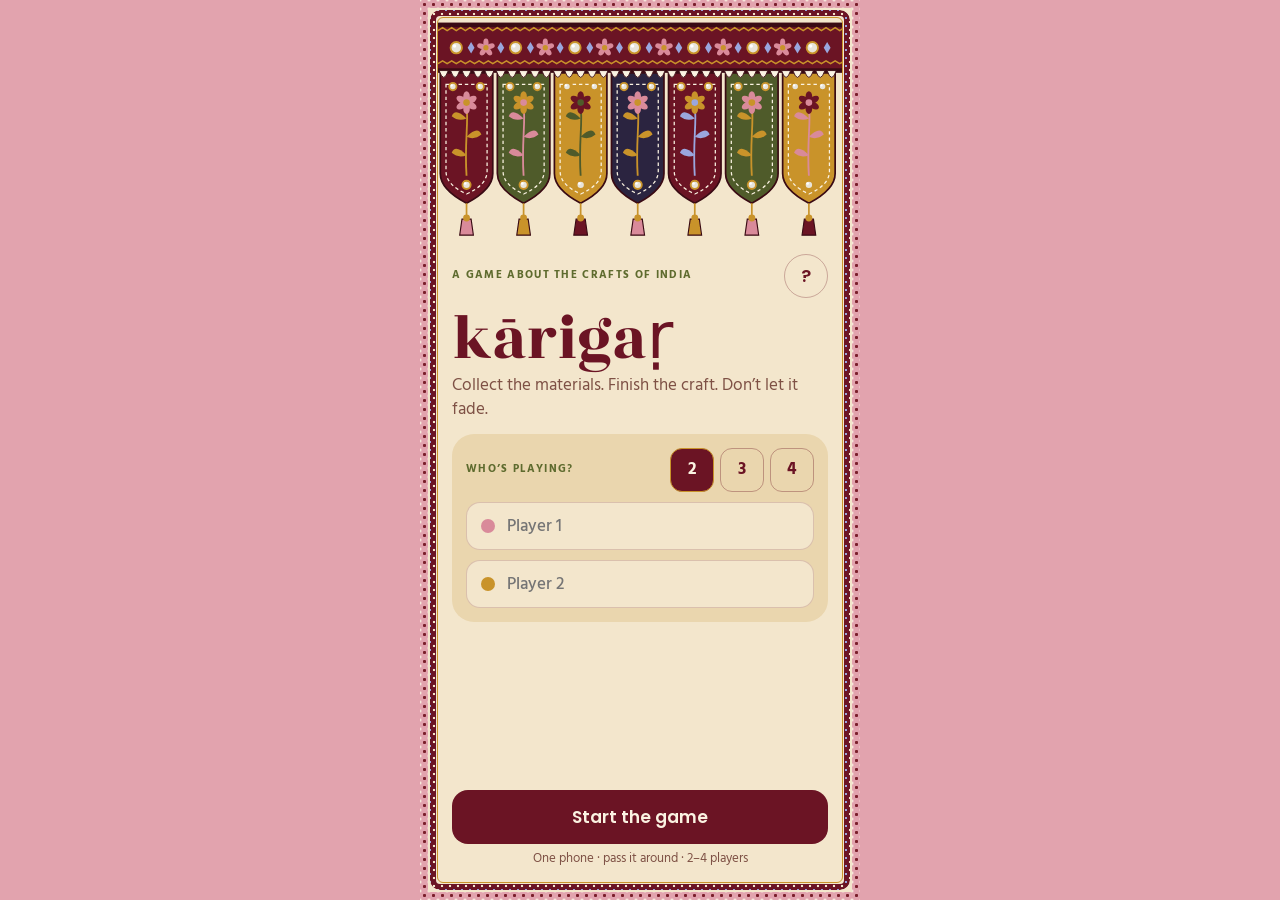
==== Kaarigar/index.html @ f13c3444 "Add Kaarigar: mobile pass-and-play prototype Playable phone-first version of the kārigaṛ craft game:" ====
<!DOCTYPE html>
<html lang="en">
<head>
<meta charset="utf-8">
<meta name="viewport" content="width=device-width,initial-scale=1,viewport-fit=cover">
<title>kārigaṛ</title>
<meta name="description" content="A pass-and-play card game about the crafts of India.">
<meta name="theme-color" content="#6B1424">
<link rel="icon" href="assets/toran-small.svg">
<link rel="preconnect" href="https://fonts.googleapis.com">
<link rel="stylesheet" href="https://fonts.googleapis.com/css2?family=Rozha+One&family=Poppins:ital,wght@0,500;0,600;0,700;1,500&family=Hind:wght@400;500;600;700&display=swap">
<link rel="stylesheet" href="styles.css">
</head>
<body>
<div id="shell"><div id="app"><div class="frame f1"></div><div class="frame f2"></div><div class="f3"></div><div id="view" class="screen"></div></div></div>
<script src="data.js"></script>
<script src="game.js"></script>
</body>
</html>
---- Kaarigar/styles.css ----
/* VOICE: warm, festive, hand-made; a craft fair game you play on one phone
   IDEA: a Mughal-painted ludo board and an embroidered toran
   PICTURE: the toran banner and hand-framed craft cards
   COLOUR+TYPE: beige paper, deep maroon ink, mustard, dusty pink, olive, lavender; Rozha One + Poppins + Hind
   LAYOUT: one phone column inside a floral frame; table on top, crafts in the middle, hand tray at the bottom */
:root{color-scheme:light;--bg:#F3E6CC;--deep:#EAD6AE;--cream:#FBF3E2;--ink:#6B1424;--muted:#7E5145;--olive:#5E6B2E;--mustard:#C9932A;--pink:#D98A9A;--lav:#9AA6DE;--dark:#1F1B18;
  --display:'Rozha One',Georgia,serif;--card:'Poppins',system-ui,sans-serif;--body:'Hind',system-ui,sans-serif}
*{box-sizing:border-box;min-width:0}
html,body{margin:0;height:100%;background:#E2A3AE}
body{color:var(--ink);font:16px/1.4 var(--body);overflow:hidden;-webkit-tap-highlight-color:transparent;user-select:none;-webkit-user-select:none}
button{font:inherit;color:inherit;cursor:pointer}
button:disabled{opacity:.45;cursor:not-allowed}
:focus-visible{outline:3px solid var(--mustard);outline-offset:2px}
h1,h2,h3,p{margin:0}
#shell{position:fixed;inset:0;display:flex;justify-content:center;background:#E2A3AE}
#app{position:relative;width:100%;max-width:440px;height:100%;background:var(--bg);overflow:hidden}
.frame{position:absolute;pointer-events:none;z-index:50;-webkit-mask:linear-gradient(#000 0 0) content-box,linear-gradient(#000 0 0);-webkit-mask-composite:xor;mask-composite:exclude}
.f1{inset:0;padding:8px;background-color:#E2A3AE;background-image:radial-gradient(#7A1F2B 1.3px,transparent 1.8px),radial-gradient(#FBF3E2 1.1px,transparent 1.6px);background-size:9px 9px;background-position:0 0,4.5px 4.5px}
.f2{inset:10px;padding:6px;border-radius:10px;background-color:#6B1424;background-image:radial-gradient(#F3E6CC 1.1px,transparent 1.6px),radial-gradient(#9AA6DE 1px,transparent 1.5px);background-size:8px 8px;background-position:0 0,4px 4px}
.f3{position:absolute;inset:17px;border:1.5px solid var(--mustard);border-radius:6px;pointer-events:none;z-index:50}
.screen{position:absolute;inset:18px;display:flex;flex-direction:column;overflow:hidden;border-radius:5px}
.toran img{display:block;width:100%;height:auto}
.pad{padding:0 14px}
.eyebrow{font-size:11px;font-weight:700;letter-spacing:.12em;text-transform:uppercase;color:var(--olive)}
.muted{color:var(--muted)}
.btn{min-height:54px;border-radius:16px;border:0;background:var(--ink);color:var(--cream);font:600 17px var(--card);padding:0 18px;display:flex;align-items:center;justify-content:center;gap:8px}
.btn.ghost{background:transparent;color:var(--ink);border:1.5px solid rgba(107,20,36,.4)}
.btn.wide{width:100%}
.iconbtn{width:44px;height:44px;border-radius:14px;border:1.5px solid rgba(107,20,36,.3);background:transparent;display:flex;align-items:center;justify-content:center;flex-shrink:0}
/* setup */
.setup{flex:1;display:flex;flex-direction:column;gap:12px;padding:12px 14px 14px;overflow-y:auto}
.logo{font:400 64px/0.95 var(--display);color:var(--ink)}
.panel{background:var(--deep);border-radius:22px;padding:14px;display:flex;flex-direction:column;gap:10px}
.seg{display:flex;gap:6px}
.seg button{width:44px;height:44px;border-radius:12px;border:1.5px solid rgba(107,20,36,.35);background:transparent;font-weight:700;font-size:17px}
.seg button[aria-pressed=true]{background:var(--ink);color:var(--cream);border-color:var(--mustard)}
.namefield{display:flex;align-items:center;gap:10px;height:48px;padding:0 14px;border-radius:14px;background:var(--bg);border:1.5px solid rgba(107,20,36,.18)}
.namefield input{flex:1;border:0;background:transparent;color:var(--ink);font:500 17px var(--body);outline:none;user-select:text;-webkit-user-select:text}
.dot{width:14px;height:14px;border-radius:50%;flex-shrink:0}
.rules{margin:0;padding-left:20px;display:flex;flex-direction:column;gap:6px;font-size:15px}
/* handoff */
.handoff{flex:1;display:flex;flex-direction:column;align-items:center;text-align:center;padding:10px 18px 16px;gap:6px;overflow-y:auto}
.avatar{border-radius:50%;display:flex;align-items:center;justify-content:center;font:700 15px var(--card);color:var(--dark);flex-shrink:0}
.recap{width:100%;text-align:left;background:rgba(107,20,36,.07);border-radius:18px;padding:12px 14px;display:flex;flex-direction:column;gap:6px;font-size:15px}
/* turn */
.turn{flex:1;display:flex;flex-direction:column;gap:8px;padding:8px 12px 0;overflow:hidden}
.top{display:flex;align-items:center;justify-content:space-between;gap:8px}
.opps{display:flex;gap:6px;overflow-x:auto;scrollbar-width:none}
.opp{flex:1 0 128px;display:flex;align-items:center;gap:8px;padding:5px 10px 5px 5px;border-radius:14px;background:rgba(107,20,36,.07);line-height:1.15}
.opp b{font-size:14px}.opp span{font-size:12px;color:var(--muted)}
.table{display:grid;grid-template-columns:repeat(4,minmax(0,1fr));gap:6px;padding:8px 4px;border-radius:18px;background:var(--deep)}
.slot{display:flex;flex-direction:column;align-items:center;gap:3px;border-radius:12px;padding:2px 0;font-size:11px;color:var(--muted)}
.back{width:58px;height:80px;border-radius:9px;touch-action:none;cursor:grab;display:flex;align-items:center;justify-content:center}
.back.craft{border:2px solid var(--mustard);background-color:var(--ink);background-image:radial-gradient(var(--mustard) 1.4px,transparent 1.8px);background-size:8px 8px;box-shadow:0 5px 0 #4A0E19}
.back.res{border:2px solid var(--olive);background-color:var(--olive);background-image:radial-gradient(var(--bg) 1.4px,transparent 1.8px);background-size:8px 8px;box-shadow:0 5px 0 #3A4420}
.back.res b{padding:1px 6px;border-radius:6px;background:var(--bg);color:var(--ink);font-size:14px}
.back.empty{border:2px dashed rgba(107,20,36,.3);box-shadow:none;background:transparent;cursor:default}
.bob{animation:bob 1.6s ease-in-out infinite}
@keyframes bob{0%,100%{transform:translateY(0)}50%{transform:translateY(-4px)}}
.rc{width:58px;height:80px;border-radius:9px;border:2px solid var(--c);background:var(--cream);overflow:hidden;display:flex;flex-direction:column;position:relative;touch-action:none;flex-shrink:0}
.rc i{display:block;height:44px;background:var(--c)}
.rc span{padding:3px 5px;font:600 11px/1.1 var(--card);color:var(--dark)}
.rc em{position:absolute;top:4px;right:4px;min-width:22px;height:22px;padding:0 5px;border-radius:999px;background:var(--ink);color:var(--cream);font:700 12px/22px var(--body);font-style:normal;text-align:center}
.rc.big{width:100px;height:140px;border-width:3px;cursor:grab;box-shadow:0 12px 26px rgba(74,16,28,.3)}
.rc.big i{height:82px}.rc.big span{font-size:15px;padding:7px 9px}
.rc.sel{outline:3px solid var(--mustard);outline-offset:3px}
.hint{text-align:center;font-size:14px;font-weight:600;color:var(--olive);min-height:20px}
.crafts{display:flex;flex-direction:column;gap:6px;border-radius:18px;padding:4px;margin:-4px}
.crow{display:flex;gap:10px;overflow-x:auto;scroll-snap-type:x mandatory;scrollbar-width:none;padding-bottom:4px}
.cc{width:150px;flex-shrink:0;scroll-snap-align:start;border-radius:16px;padding:7px;background-color:var(--ink);background-image:radial-gradient(var(--bg) 2px,transparent 2.5px);background-size:10px 10px;position:relative}
.cc .in{border-radius:10px;background:var(--panel);border:2px solid var(--dark);overflow:hidden;color:var(--dark);display:flex;flex-direction:column}
.cc .mot{display:flex;justify-content:center;gap:1px;padding:5px 3px 0}
.cc .mot svg{width:19px;height:16px}
.cc h3{font:500 16px/1.05 var(--card);text-align:center;padding:2px 6px 0;white-space:nowrap;overflow:hidden;text-overflow:ellipsis}
.cc p{font:italic 500 11px var(--card);text-align:center;padding-bottom:5px}
.cc .img{position:relative;height:118px;background:#E9DCC8;border-top:2px solid var(--dark);display:flex;justify-content:center;padding-top:10px;font:500 10px var(--card);color:#5A4E44}
.pills{position:absolute;left:5px;right:5px;bottom:6px;display:flex;flex-wrap:wrap;justify-content:center;gap:3px}
.pill{display:flex;align-items:center;gap:4px;padding:2px 6px;border-radius:999px;border:1.5px solid var(--dark);background:#fff;color:var(--dark);font:600 10.5px var(--card)}
.pill i{width:7px;height:7px;border-radius:50%;background:var(--c)}
.pill.ok{background:var(--ink);color:var(--cream)}
.emptycraft{width:150px;flex-shrink:0;border-radius:16px;border:2px dashed rgba(107,20,36,.35);display:flex;align-items:center;justify-content:center;text-align:center;padding:12px;font-size:13px;color:var(--muted);min-height:190px}
.tray{margin:auto -12px 0;padding:10px 12px 12px;border-radius:20px 20px 0 0;background:var(--cream);box-shadow:0 -8px 24px rgba(74,16,28,.15);display:flex;flex-direction:column;gap:8px;flex-shrink:0}
.hand{display:flex;gap:6px;overflow-x:auto;scrollbar-width:none;min-height:80px}
.coin{width:26px;height:26px;border-radius:50%;background:var(--ink);color:var(--cream);font:700 13px/26px var(--body);text-align:center;display:inline-block}
.gi{background:var(--olive)}
.log{font-size:12.5px;color:var(--muted);white-space:nowrap;overflow:hidden;text-overflow:ellipsis}
/* drop zones */
[data-drop].ok{outline:2px dashed var(--mustard);outline-offset:2px}
[data-drop].over{outline:3px solid var(--mustard);background-color:rgba(201,147,42,.2)}
.ghost{position:fixed;z-index:100;pointer-events:none;transform:translate(-50%,-62%) rotate(-7deg) scale(1.1);box-shadow:0 18px 34px rgba(74,16,28,.4);animation:none!important}
/* sheets */
.scrim{position:absolute;inset:0;z-index:30;background:rgba(74,16,28,.45);display:flex;align-items:flex-end}
.sheet{width:100%;max-height:92%;overflow-y:auto;background:var(--cream);border-radius:26px 26px 0 0;padding:10px 16px 18px;display:flex;flex-direction:column;align-items:center;gap:12px;animation:up .25s ease-out}
@keyframes up{from{transform:translateY(40px);opacity:.5}to{transform:none;opacity:1}}
.grab{width:44px;height:5px;border-radius:3px;background:rgba(107,20,36,.3)}
.sheet h2{font:400 28px/1.05 var(--display);text-align:center}
.zones{display:flex;gap:10px;width:100%}
.zone{flex:1;min-height:64px;border-radius:16px;border:2px dashed rgba(107,20,36,.35);display:flex;align-items:center;justify-content:center;gap:8px;font-weight:600;font-size:14px;text-align:center;padding:6px;background:transparent}
.pair{display:flex;gap:24px;min-height:150px;align-items:center;justify-content:center}
.spcard{width:270px;border-radius:20px;background:#FFFDF8;border:7px solid var(--c);overflow:hidden;color:var(--dark);transform:rotate(-1.5deg);box-shadow:0 14px 30px rgba(74,16,28,.3)}
.spcard .k{background:var(--c);color:var(--cream);padding:6px 12px;font-size:12px;font-weight:700;letter-spacing:.14em;display:flex;justify-content:space-between}
.spcard .art{margin:10px 10px 0;height:96px;border-radius:10px;border:2px dashed rgba(31,27,24,.3);background:var(--t);display:flex;align-items:center;justify-content:center;font-size:12px;font-weight:600;color:#5A4E44;text-align:center;padding:8px}
.spcard .bd{padding:10px 14px 14px;display:flex;flex-direction:column;gap:6px}
.spcard h3{font:400 30px/1 var(--display)}
.spcard .fact{padding:7px 9px;border-radius:8px;background:var(--t);font-size:12.5px}
.picks{display:flex;flex-wrap:wrap;gap:8px;justify-content:center}
.pick{min-height:44px;padding:6px 12px;border-radius:12px;border:2px solid rgba(107,20,36,.3);background:transparent;display:flex;align-items:center;gap:7px;font-weight:600}
.pick[aria-pressed=true]{background:var(--ink);color:var(--cream);border-color:var(--ink)}
.medal{width:150px;height:150px;border-radius:50%;background:var(--mustard);display:flex;align-items:center;justify-content:center;box-shadow:0 0 0 7px var(--cream),0 14px 30px rgba(74,16,28,.25);flex-shrink:0}
.medal div{width:116px;height:116px;border-radius:50%;background:#FFFDF8;border:3px solid var(--dark);display:flex;align-items:center;justify-content:center;text-align:center;padding:10px;font-size:11px;font-weight:600;color:#5A4E44}
.info{width:100%;background:#FFFDF8;border-radius:18px;padding:12px 14px;display:flex;flex-direction:column;gap:8px;text-align:left}
.tabs{display:flex;gap:6px;overflow-x:auto;scrollbar-width:none}
.tab{flex-shrink:0;height:36px;padding:0 12px;border-radius:999px;border:1.5px solid var(--dark);background:transparent;color:var(--dark);font:600 13px var(--card)}
.tab[aria-selected=true]{background:var(--ink);color:var(--cream);border-color:var(--ink)}
table.score{width:100%;border-collapse:collapse;font-size:15px}
.score th,.score td{text-align:left;padding:8px 6px;border-bottom:1px solid rgba(107,20,36,.15);vertical-align:top}
.score th{font-size:11px;letter-spacing:.1em;text-transform:uppercase;color:var(--olive)}
.score td.n{text-align:right;font-variant-numeric:tabular-nums}
.score tr.win td{font-weight:700}
@media (prefers-reduced-motion:reduce){*{animation:none!important}}
@media (min-height:760px){.cc .img{height:140px}}
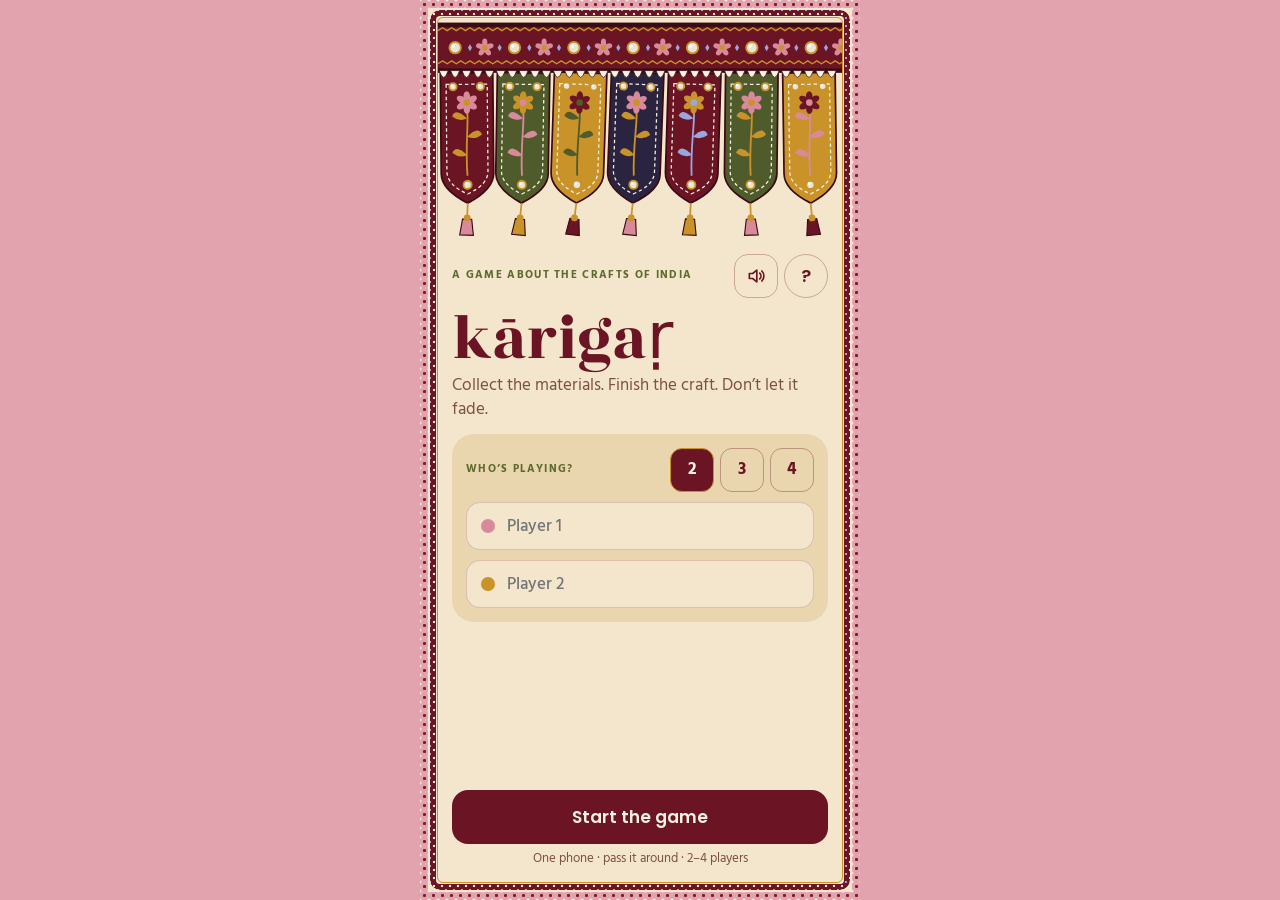
==== commit a0548092: "Update Kaarigar: 10 crafts, sound, animated toran, new handover screen - 10 crafts (adds Blue Potter" ====
--- a/Kaarigar/index.html
+++ b/Kaarigar/index.html
@@ -14,6 +14,7 @@
 <body>
 <div id="shell"><div id="app"><div class="frame f1"></div><div class="frame f2"></div><div class="f3"></div><div id="view" class="screen"></div></div></div>
 <script src="data.js"></script>
+<script src="sound.js"></script>
 <script src="game.js"></script>
 </body>
 </html>
--- a/Kaarigar/styles.css
+++ b/Kaarigar/styles.css
@@ -119,3 +119,24 @@
 .score tr.win td{font-weight:700}
 @media (prefers-reduced-motion:reduce){*{animation:none!important}}
 @media (min-height:760px){.cc .img{height:140px}}
+
+/* review moment after a move: highlight what changed */
+.rc.new,.cc.new,.slot.new{box-shadow:0 0 0 3px var(--mustard),0 0 18px rgba(201,147,42,.7);animation:glow 1.4s ease-in-out infinite}
+.slot.new{border-radius:12px}
+@keyframes glow{50%{box-shadow:0 0 0 3px var(--mustard),0 0 6px rgba(201,147,42,.3)}}
+
+/* material choices shown as small resource cards */
+.picks.cards{gap:12px;max-width:340px}
+.pickcard{position:relative;background:none;border:0;padding:6px 4px;border-radius:14px;display:flex;flex-direction:column;align-items:center;gap:4px;transition:transform .15s ease}
+.pickcard .rc{width:64px;height:88px;cursor:pointer}
+.pickcard .rc i{height:50px}
+.pickcard small{font-size:12px;font-weight:600;color:var(--muted)}
+.pickcard .tick{position:absolute;top:0;right:-2px;width:24px;height:24px;border-radius:50%;background:var(--ink);color:var(--cream);font-size:14px;line-height:24px;text-align:center;opacity:0;transform:scale(.6);transition:opacity .15s,transform .15s}
+.pickcard[aria-pressed=true]{transform:translateY(-6px)}
+.pickcard[aria-pressed=true] .rc{outline:3px solid var(--mustard);outline-offset:2px;box-shadow:0 10px 18px rgba(74,16,28,.25)}
+.pickcard[aria-pressed=true] .tick{opacity:1;transform:none}
+
+/* pass-the-phone illustration */
+.handover{margin:10px -18px 0;width:calc(100% + 36px);flex-shrink:0}
+.handover img{display:block;width:100%;height:auto;animation:handIn 1s cubic-bezier(.2,.8,.2,1) both}
+@keyframes handIn{from{opacity:0;transform:translateY(14px) scale(.97)}to{opacity:1;transform:none}}
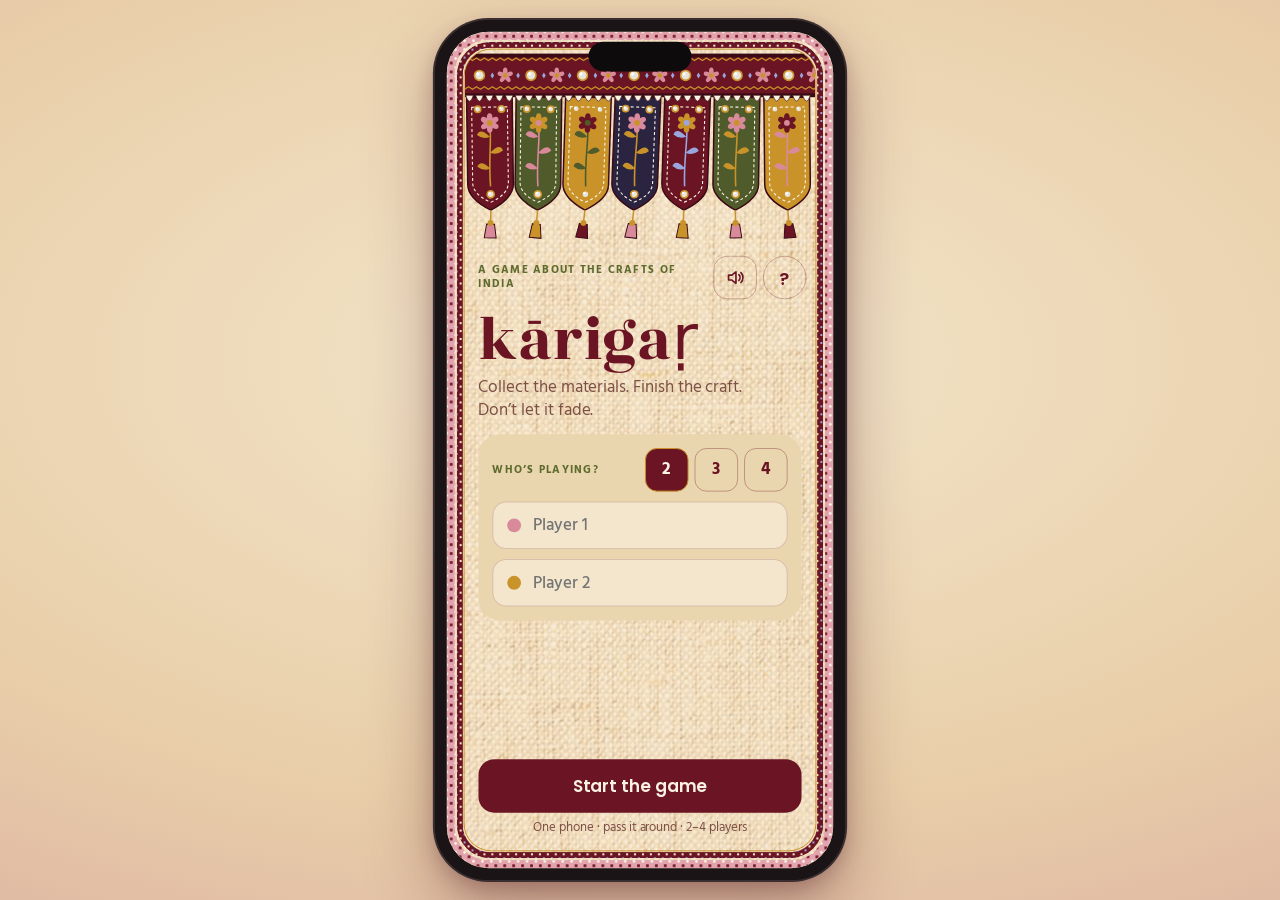
==== commit 7ad3a431: "Kaarigar: Figma card designs, phone frame on desktop, tagline break - Resource cards with photos fro" ====
--- a/Kaarigar/index.html
+++ b/Kaarigar/index.html
@@ -8,13 +8,13 @@
 <meta name="theme-color" content="#6B1424">
 <link rel="icon" href="assets/toran-small.svg">
 <link rel="preconnect" href="https://fonts.googleapis.com">
-<link rel="stylesheet" href="https://fonts.googleapis.com/css2?family=Rozha+One&family=Poppins:ital,wght@0,500;0,600;0,700;1,500&family=Hind:wght@400;500;600;700&display=swap">
-<link rel="stylesheet" href="styles.css">
+<link rel="stylesheet" href="https://fonts.googleapis.com/css2?family=Rozha+One&family=Poppins:ital,wght@0,500;0,600;0,700;1,500&family=Hind:wght@400;500;600;700&family=Playfair+Display:wght@900&display=swap">
+<link rel="stylesheet" href="styles.css?v=frame2">
 </head>
 <body>
 <div id="shell"><div id="app"><div class="frame f1"></div><div class="frame f2"></div><div class="f3"></div><div id="view" class="screen"></div></div></div>
 <script src="data.js"></script>
 <script src="sound.js"></script>
-<script src="game.js"></script>
+<script src="game.js?v=frame2"></script>
 </body>
 </html>
--- a/Kaarigar/styles.css
+++ b/Kaarigar/styles.css
@@ -13,7 +13,7 @@
 :focus-visible{outline:3px solid var(--mustard);outline-offset:2px}
 h1,h2,h3,p{margin:0}
 #shell{position:fixed;inset:0;display:flex;justify-content:center;background:#E2A3AE}
-#app{position:relative;width:100%;max-width:440px;height:100%;background:var(--bg);overflow:hidden}
+#app{position:relative;width:100%;max-width:440px;height:100%;background:linear-gradient(rgba(243,230,204,.5),rgba(243,230,204,.5)),url(assets/linen.jpg) center/cover no-repeat,var(--bg);overflow:hidden}
 .frame{position:absolute;pointer-events:none;z-index:50;-webkit-mask:linear-gradient(#000 0 0) content-box,linear-gradient(#000 0 0);-webkit-mask-composite:xor;mask-composite:exclude}
 .f1{inset:0;padding:8px;background-color:#E2A3AE;background-image:radial-gradient(#7A1F2B 1.3px,transparent 1.8px),radial-gradient(#FBF3E2 1.1px,transparent 1.6px);background-size:9px 9px;background-position:0 0,4.5px 4.5px}
 .f2{inset:10px;padding:6px;border-radius:10px;background-color:#6B1424;background-image:radial-gradient(#F3E6CC 1.1px,transparent 1.6px),radial-gradient(#9AA6DE 1px,transparent 1.5px);background-size:8px 8px;background-position:0 0,4px 4px}
@@ -43,7 +43,10 @@
 .avatar{border-radius:50%;display:flex;align-items:center;justify-content:center;font:700 15px var(--card);color:var(--dark);flex-shrink:0}
 .recap{width:100%;text-align:left;background:rgba(107,20,36,.07);border-radius:18px;padding:12px 14px;display:flex;flex-direction:column;gap:6px;font-size:15px}
 /* turn */
-.turn{flex:1;display:flex;flex-direction:column;gap:8px;padding:8px 12px 0;overflow:hidden}
+.turn{flex:1;min-height:0;display:flex;flex-direction:column;padding:8px 12px 0;overflow:hidden}
+.turnbody{flex:1;min-height:0;display:flex;flex-direction:column;gap:8px;overflow-y:auto;overscroll-behavior:contain;-webkit-overflow-scrolling:touch;scrollbar-width:none;margin:0 -12px;padding:0 12px 12px}
+.turnbody::-webkit-scrollbar{display:none}
+.turnbody>*{flex-shrink:0}
 .top{display:flex;align-items:center;justify-content:space-between;gap:8px}
 .opps{display:flex;gap:6px;overflow-x:auto;scrollbar-width:none}
 .opp{flex:1 0 128px;display:flex;align-items:center;gap:8px;padding:5px 10px 5px 5px;border-radius:14px;background:rgba(107,20,36,.07);line-height:1.15}
@@ -57,29 +60,31 @@
 .back.empty{border:2px dashed rgba(107,20,36,.3);box-shadow:none;background:transparent;cursor:default}
 .bob{animation:bob 1.6s ease-in-out infinite}
 @keyframes bob{0%,100%{transform:translateY(0)}50%{transform:translateY(-4px)}}
-.rc{width:58px;height:80px;border-radius:9px;border:2px solid var(--c);background:var(--cream);overflow:hidden;display:flex;flex-direction:column;position:relative;touch-action:none;flex-shrink:0}
-.rc i{display:block;height:44px;background:var(--c)}
-.rc span{padding:3px 5px;font:600 11px/1.1 var(--card);color:var(--dark)}
+.rc{width:58px;height:80px;border-radius:9px;border:2px solid var(--c);background:var(--cream);overflow:hidden;display:flex;flex-direction:column;position:relative;touch-action:none;flex-shrink:0;box-shadow:0 3px 7px rgba(74,16,28,.16)}
+.rc i{display:block;height:46px;flex-shrink:0;background:var(--c) center/cover no-repeat}
+.rc span{padding:3px 5px;font:900 10.5px/1.1 'Playfair Display',Georgia,serif;color:var(--dark);overflow:hidden}
+.rc span small{display:none;margin-top:2px;font:900 7px/1 'Playfair Display',Georgia,serif;letter-spacing:.08em;text-transform:uppercase;color:#5A4E44}
 .rc em{position:absolute;top:4px;right:4px;min-width:22px;height:22px;padding:0 5px;border-radius:999px;background:var(--ink);color:var(--cream);font:700 12px/22px var(--body);font-style:normal;text-align:center}
-.rc.big{width:100px;height:140px;border-width:3px;cursor:grab;box-shadow:0 12px 26px rgba(74,16,28,.3)}
-.rc.big i{height:82px}.rc.big span{font-size:15px;padding:7px 9px}
+.rc.big{width:100px;height:140px;border-width:3px;border-radius:13px;cursor:grab;box-shadow:0 12px 26px rgba(74,16,28,.3)}
+.rc.big i{height:80px}.rc.big span{font-size:15px;padding:7px 9px}.rc.big span small{display:block;font-size:8px}
 .rc.sel{outline:3px solid var(--mustard);outline-offset:3px}
 .hint{text-align:center;font-size:14px;font-weight:600;color:var(--olive);min-height:20px}
 .crafts{display:flex;flex-direction:column;gap:6px;border-radius:18px;padding:4px;margin:-4px}
 .crow{display:flex;gap:10px;overflow-x:auto;scroll-snap-type:x mandatory;scrollbar-width:none;padding-bottom:4px}
-.cc{width:150px;flex-shrink:0;scroll-snap-align:start;border-radius:16px;padding:7px;background-color:var(--ink);background-image:radial-gradient(var(--bg) 2px,transparent 2.5px);background-size:10px 10px;position:relative}
-.cc .in{border-radius:10px;background:var(--panel);border:2px solid var(--dark);overflow:hidden;color:var(--dark);display:flex;flex-direction:column}
-.cc .mot{display:flex;justify-content:center;gap:1px;padding:5px 3px 0}
-.cc .mot svg{width:19px;height:16px}
-.cc h3{font:500 16px/1.05 var(--card);text-align:center;padding:2px 6px 0;white-space:nowrap;overflow:hidden;text-overflow:ellipsis}
-.cc p{font:italic 500 11px var(--card);text-align:center;padding-bottom:5px}
-.cc .img{position:relative;height:118px;background:#E9DCC8;border-top:2px solid var(--dark);display:flex;justify-content:center;padding-top:10px;font:500 10px var(--card);color:#5A4E44}
+.cc{width:158px;flex-shrink:0;scroll-snap-align:start;border-radius:16px;padding:8px;background-color:#1F1B18;background-image:radial-gradient(#E9DCC8 2.6px,transparent 3.1px);background-size:9px 9px;background-position:-1px -1px;position:relative;box-shadow:0 6px 14px rgba(74,16,28,.2)}
+.cc .in{border-radius:10px;background:var(--panel);overflow:hidden;color:var(--dark);display:flex;flex-direction:column}
+.cc .mot{height:30px;background:var(--panel) center top/100% auto no-repeat}
+.cc h3{font:900 18px/1.1 'Playfair Display',Georgia,serif;text-align:center;padding:1px 4px 5px;white-space:nowrap;overflow:hidden;text-overflow:ellipsis;color:#1F1B18}
+.cc h3.m{font-size:16px}.cc h3.s{font-size:13.5px;padding-top:3px;padding-bottom:7px}
+.cc p{font:italic 500 10px/16px var(--card);text-align:center;background:#E9DCC8;color:#1F1B18;white-space:nowrap;overflow:hidden;text-overflow:ellipsis;padding:0 4px}
+.cc .img{position:relative;height:142px;background:#E9DCC8 center/cover no-repeat;border-top:1.5px solid #1F1B18}
+.cc .pills{bottom:7px}
 .pills{position:absolute;left:5px;right:5px;bottom:6px;display:flex;flex-wrap:wrap;justify-content:center;gap:3px}
 .pill{display:flex;align-items:center;gap:4px;padding:2px 6px;border-radius:999px;border:1.5px solid var(--dark);background:#fff;color:var(--dark);font:600 10.5px var(--card)}
 .pill i{width:7px;height:7px;border-radius:50%;background:var(--c)}
 .pill.ok{background:var(--ink);color:var(--cream)}
-.emptycraft{width:150px;flex-shrink:0;border-radius:16px;border:2px dashed rgba(107,20,36,.35);display:flex;align-items:center;justify-content:center;text-align:center;padding:12px;font-size:13px;color:var(--muted);min-height:190px}
-.tray{margin:auto -12px 0;padding:10px 12px 12px;border-radius:20px 20px 0 0;background:var(--cream);box-shadow:0 -8px 24px rgba(74,16,28,.15);display:flex;flex-direction:column;gap:8px;flex-shrink:0}
+.emptycraft{width:158px;flex-shrink:0;border-radius:16px;border:2px dashed rgba(107,20,36,.35);display:flex;align-items:center;justify-content:center;text-align:center;padding:12px;font-size:13px;color:var(--muted);min-height:190px}
+.tray{position:relative;z-index:5;margin:0 -12px;padding:10px 12px 12px;border-radius:20px 20px 0 0;background:var(--cream);box-shadow:0 -8px 24px rgba(74,16,28,.15);display:flex;flex-direction:column;gap:8px;flex-shrink:0}
 .hand{display:flex;gap:6px;overflow-x:auto;scrollbar-width:none;min-height:80px}
 .coin{width:26px;height:26px;border-radius:50%;background:var(--ink);color:var(--cream);font:700 13px/26px var(--body);text-align:center;display:inline-block}
 .gi{background:var(--olive)}
@@ -107,7 +112,7 @@
 .pick{min-height:44px;padding:6px 12px;border-radius:12px;border:2px solid rgba(107,20,36,.3);background:transparent;display:flex;align-items:center;gap:7px;font-weight:600}
 .pick[aria-pressed=true]{background:var(--ink);color:var(--cream);border-color:var(--ink)}
 .medal{width:150px;height:150px;border-radius:50%;background:var(--mustard);display:flex;align-items:center;justify-content:center;box-shadow:0 0 0 7px var(--cream),0 14px 30px rgba(74,16,28,.25);flex-shrink:0}
-.medal div{width:116px;height:116px;border-radius:50%;background:#FFFDF8;border:3px solid var(--dark);display:flex;align-items:center;justify-content:center;text-align:center;padding:10px;font-size:11px;font-weight:600;color:#5A4E44}
+.medal div{width:116px;height:116px;border-radius:50%;background:#FFFDF8 center/cover no-repeat;border:3px solid var(--dark);display:flex;align-items:center;justify-content:center;text-align:center;padding:10px;font-size:11px;font-weight:600;color:#5A4E44}
 .info{width:100%;background:#FFFDF8;border-radius:18px;padding:12px 14px;display:flex;flex-direction:column;gap:8px;text-align:left}
 .tabs{display:flex;gap:6px;overflow-x:auto;scrollbar-width:none}
 .tab{flex-shrink:0;height:36px;padding:0 12px;border-radius:999px;border:1.5px solid var(--dark);background:transparent;color:var(--dark);font:600 13px var(--card)}
@@ -118,7 +123,6 @@
 .score td.n{text-align:right;font-variant-numeric:tabular-nums}
 .score tr.win td{font-weight:700}
 @media (prefers-reduced-motion:reduce){*{animation:none!important}}
-@media (min-height:760px){.cc .img{height:140px}}
 
 /* review moment after a move: highlight what changed */
 .rc.new,.cc.new,.slot.new{box-shadow:0 0 0 3px var(--mustard),0 0 18px rgba(201,147,42,.7);animation:glow 1.4s ease-in-out infinite}
@@ -130,6 +134,7 @@
 .pickcard{position:relative;background:none;border:0;padding:6px 4px;border-radius:14px;display:flex;flex-direction:column;align-items:center;gap:4px;transition:transform .15s ease}
 .pickcard .rc{width:64px;height:88px;cursor:pointer}
 .pickcard .rc i{height:50px}
+.pickcard .rc span small{display:block}
 .pickcard small{font-size:12px;font-weight:600;color:var(--muted)}
 .pickcard .tick{position:absolute;top:0;right:-2px;width:24px;height:24px;border-radius:50%;background:var(--ink);color:var(--cream);font-size:14px;line-height:24px;text-align:center;opacity:0;transform:scale(.6);transition:opacity .15s,transform .15s}
 .pickcard[aria-pressed=true]{transform:translateY(-6px)}
@@ -140,3 +145,16 @@
 .handover{margin:10px -18px 0;width:calc(100% + 36px);flex-shrink:0}
 .handover img{display:block;width:100%;height:auto;animation:handIn 1s cubic-bezier(.2,.8,.2,1) both}
 @keyframes handIn{from{opacity:0;transform:translateY(14px) scale(.97)}to{opacity:1;transform:none}}
+
+/* phone frame: only on larger screens (laptops, desktops); real phones stay full-screen */
+@media (hover:hover) and (pointer:fine){
+  #shell{align-items:center;background:radial-gradient(120% 90% at 50% 40%,#F3E6CC 0,#E9CFA9 55%,#D9A9A0 100%)}
+  #shell{overflow:hidden}
+  #app{flex-shrink:0;width:390px;height:844px;max-width:none;border-radius:54px;border:12px solid #1A1416;box-sizing:content-box;transform:scale(var(--fit,1));transform-origin:center;
+    box-shadow:0 0 0 2px #3A2E30,0 30px 70px rgba(74,16,28,.35),0 8px 20px rgba(74,16,28,.25)}
+  #app::before{content:"";position:absolute;top:10px;left:50%;transform:translateX(-50%);width:104px;height:30px;border-radius:20px;background:#0E0B0C;z-index:60;pointer-events:none}
+  #app .f1{border-radius:42px}
+  #app .f2{border-radius:34px}
+  #app .f3{border-radius:28px}
+  #app .screen{border-radius:26px}
+}
